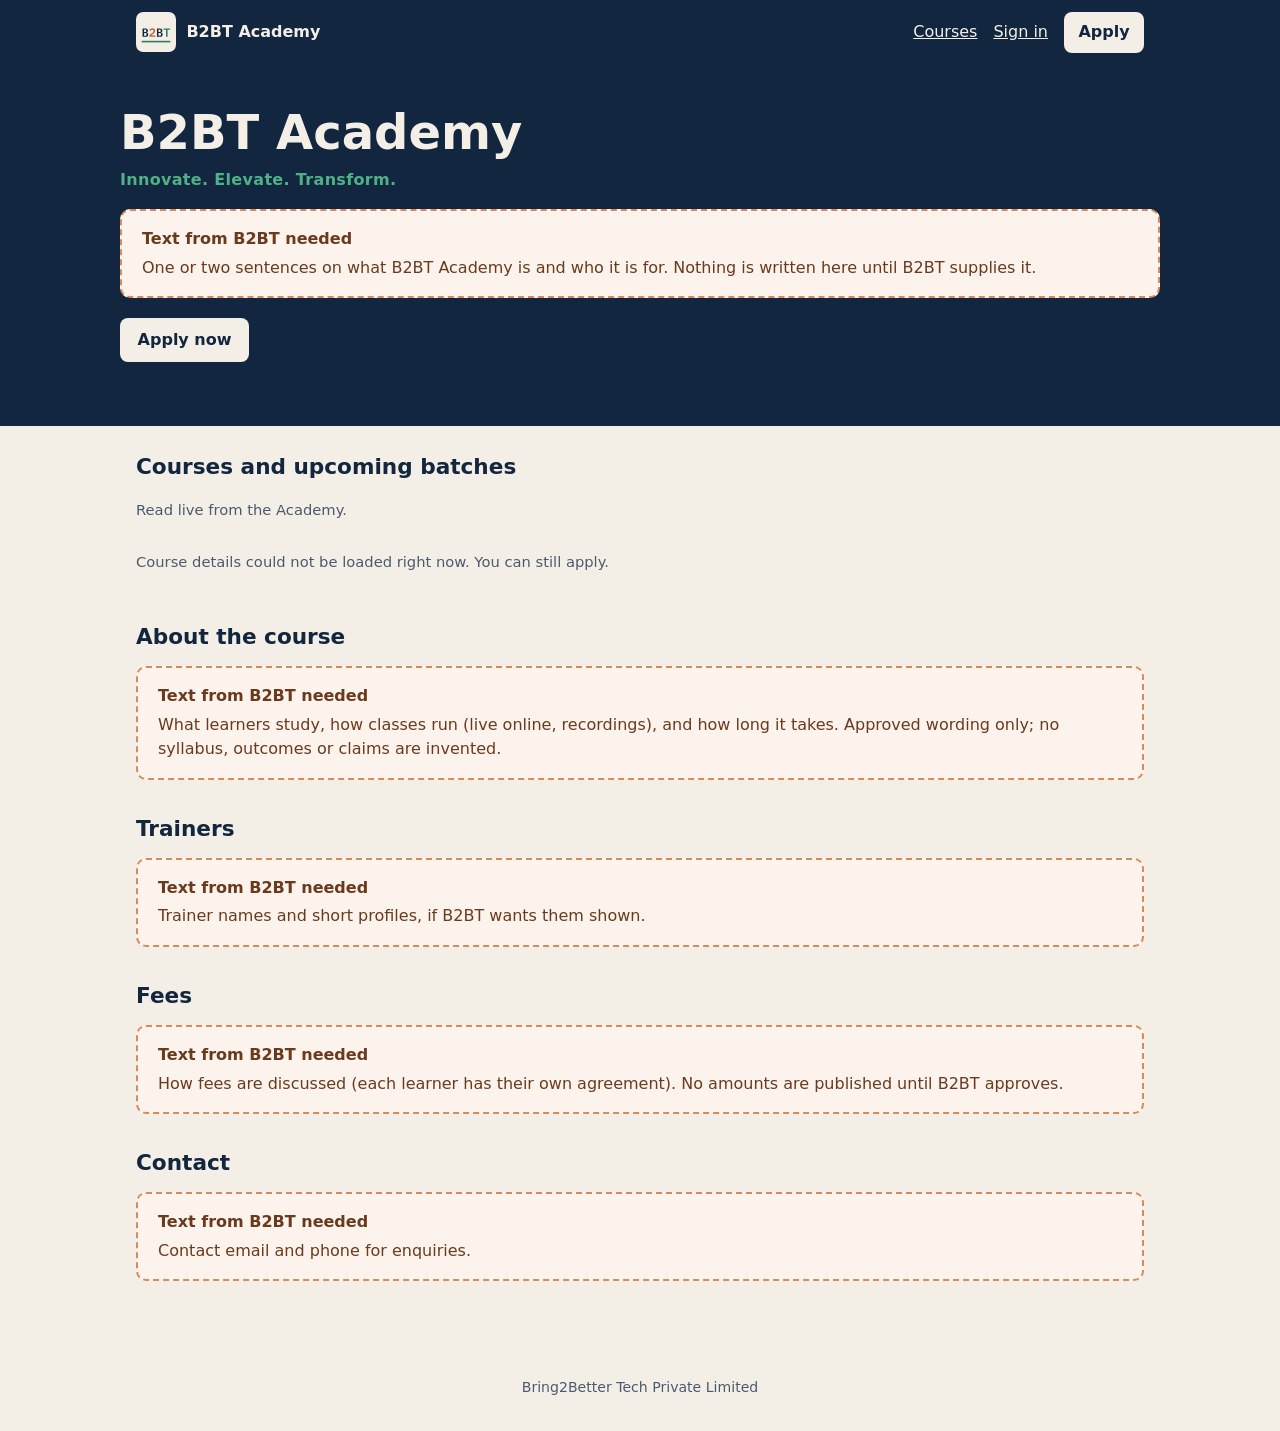
==== index.html @ 0fc84dbc "feat: public site for GitHub Pages and public application API - GET/POST /api/public/apply/: courses" ====
<!doctype html>
<html lang="en">
<head>
  <meta charset="utf-8">
  <meta name="viewport" content="width=device-width, initial-scale=1">
  <title>B2BT Academy</title>
  <meta name="description" content="B2BT Academy, by Bring2Better Tech Private Limited.">
  <link rel="icon" type="image/svg+xml" href="assets/b2bt-mark-reversed.svg">
  <link rel="stylesheet" href="assets/site.css">
  <script src="assets/config.js"></script>
</head>
<body>
  <a class="skip" href="#main">Skip to content</a>
  <header class="site"><div class="bar">
    <a class="brand" href="./"><img src="assets/b2bt-mark-reversed.svg" alt="Bring2Better Tech logo"> B2BT Academy</a>
    <nav aria-label="Main">
      <a href="#courses">Courses</a>
      <a data-portal href="#">Sign in</a>
      <a class="cta" href="apply.html">Apply</a>
    </nav>
  </div></header>

  <div class="hero"><div class="inner">
    <h1>B2BT Academy</h1>
    <p class="tagline">Innovate. Elevate. Transform.</p>
    <div class="todo" style="color:#6B3A1E"><strong>Text from B2BT needed</strong>
      One or two sentences on what B2BT Academy is and who it is for. Nothing is written here until B2BT supplies it.</div>
    <p style="margin-top:1.25rem"><a class="button light" href="apply.html">Apply now</a></p>
  </div></div>

  <main id="main">
    <section id="courses" aria-labelledby="courses-h">
      <h2 id="courses-h">Courses and upcoming batches</h2>
      <p class="muted">Read live from the Academy.</p>
      <div id="course-list" class="grid" aria-live="polite"><p class="muted">Loading courses…</p></div>
    </section>

    <section aria-labelledby="about-h">
      <h2 id="about-h">About the course</h2>
      <div class="todo"><strong>Text from B2BT needed</strong>
        What learners study, how classes run (live online, recordings), and how long it takes. Approved wording only;
        no syllabus, outcomes or claims are invented.</div>
    </section>

    <section aria-labelledby="trainers-h">
      <h2 id="trainers-h">Trainers</h2>
      <div class="todo"><strong>Text from B2BT needed</strong> Trainer names and short profiles, if B2BT wants them shown.</div>
    </section>

    <section aria-labelledby="fees-h">
      <h2 id="fees-h">Fees</h2>
      <div class="todo"><strong>Text from B2BT needed</strong>
        How fees are discussed (each learner has their own agreement). No amounts are published until B2BT approves.</div>
    </section>

    <section aria-labelledby="contact-h">
      <h2 id="contact-h">Contact</h2>
      <div class="todo"><strong>Text from B2BT needed</strong> Contact email and phone for enquiries.</div>
    </section>
  </main>

  <footer class="site">Bring2Better Tech Private Limited</footer>
  <script src="assets/home.js"></script>
</body>
</html>
---- assets/site.css ----
/* B2BT Academy public site. Colours from the supplied logo files (brief section 7.4). */
:root {
  --navy: #12263F; --paper: #F4EFE6; --copper-on-dark: #D98A5B; --green-on-dark: #4FB287;
  --green-on-light: #2F7D5B; --green-text: #286B4E; --muted: #4A5A6E; --line: #DCD5C8; --field-border: #8A8275;
  --error-bg: #FCEDEB; --error-line: #E5B7B2; --error-text: #7A231D;
}
* { box-sizing: border-box; }
html { -webkit-text-size-adjust: 100%; }
body { margin: 0; font-family: system-ui, -apple-system, "Segoe UI", Roboto, Arial, sans-serif; background: var(--paper);
  color: var(--navy); line-height: 1.55; }
a { color: var(--green-text); }
a:focus-visible, button:focus-visible, input:focus-visible, select:focus-visible, textarea:focus-visible {
  outline: 3px solid var(--navy); outline-offset: 2px; }
.skip { position: absolute; left: -9999px; } .skip:focus { left: 1rem; top: .5rem; background: #fff; padding: .4rem .7rem; z-index: 10; }

header.site { background: var(--navy); color: var(--paper); }
header.site .bar { max-width: 1040px; margin: 0 auto; padding: .75rem 1rem; display: flex; align-items: center; gap: .65rem; flex-wrap: wrap; }
header.site img { width: 40px; height: 40px; }
header.site .brand { color: var(--paper); text-decoration: none; display: flex; align-items: center; gap: .65rem; font-weight: 700; }
header.site nav { margin-left: auto; display: flex; gap: .25rem 1rem; flex-wrap: wrap; }
header.site nav a { color: var(--paper); padding: .5rem 0; }
header.site nav a.cta { color: var(--navy); background: var(--paper); border-radius: 8px; padding: .5rem .9rem; font-weight: 600; text-decoration: none; }

.hero { background: var(--navy); color: var(--paper); padding: 2.5rem 1rem 3rem; }
.hero .inner { max-width: 1040px; margin: 0 auto; }
.hero h1 { font-size: clamp(1.9rem, 6vw, 3rem); line-height: 1.15; margin: 0 0 .5rem; }
.hero .tagline { color: var(--green-on-dark); font-weight: 600; margin: 0 0 1rem; letter-spacing: .02em; }
.hero p { max-width: 640px; }

main { max-width: 1040px; margin: 0 auto; padding: 1.5rem 1rem 2rem; }
main.narrow { max-width: 720px; }
section { margin: 0 0 2rem; }
h2 { font-size: 1.35rem; margin: 0 0 .75rem; }
.card { background: #fff; border: 1px solid var(--line); border-radius: 10px; padding: 1.25rem; }
.grid { display: grid; grid-template-columns: repeat(auto-fit, minmax(240px, 1fr)); gap: 1rem; }
.muted, .helptext { color: var(--muted); font-size: .92rem; }

/* Text B2BT still has to supply. Clearly marked so nothing invented ships. */
.todo { border: 2px dashed var(--copper-on-dark); background: #FBF3EC; border-radius: 10px; padding: 1rem 1.25rem; color: #6B3A1E; }
.todo strong { display: block; margin-bottom: .25rem; }

.button, button { display: inline-flex; align-items: center; justify-content: center; min-height: 44px; padding: 0 1.1rem;
  border: 0; border-radius: 8px; background: var(--green-on-light); color: #fff; font: inherit; font-weight: 600;
  text-decoration: none; cursor: pointer; }
.button.light { background: var(--paper); color: var(--navy); }
.button.outline { background: transparent; color: var(--paper); border: 1px solid var(--paper); }
button[disabled] { opacity: .6; cursor: progress; }

ul.batches { list-style: none; padding: 0; margin: 0; }
ul.batches li { padding: .6rem 0; border-bottom: 1px solid var(--line); }
ul.batches li:last-child { border-bottom: 0; }

/* Form */
form fieldset { border: 1px solid var(--line); border-radius: 10px; background: #fff; margin: 0 0 1rem; padding: .5rem 1.25rem 1.25rem; min-width: 0; }
form legend { font-weight: 700; padding: 0 .4rem; }
label { display: block; font-weight: 600; margin-top: .85rem; }
input, select, textarea { width: 100%; min-height: 44px; padding: .5rem; border: 1px solid var(--field-border); border-radius: 8px;
  font: inherit; background: #fff; color: inherit; }
input[type=file] { padding: .55rem .5rem; }
input[aria-invalid=true], select[aria-invalid=true] { border-color: #A3322A; border-width: 2px; }
.consent label { display: flex; gap: .6rem; font-weight: 400; align-items: flex-start; }
.consent input { width: auto; min-height: 0; margin-top: .3rem; flex: none; }
.trap { position: absolute; left: -9999px; width: 1px; height: 1px; overflow: hidden; }
.field-error { color: #A3322A; font-size: .92rem; margin: .25rem 0 0; }
.notice { border-radius: 8px; padding: .75rem 1rem; margin: 0 0 1rem; }
.notice.error { background: var(--error-bg); border: 1px solid var(--error-line); color: var(--error-text); }
.notice.info { background: #EEF5F1; border: 1px solid #CFE3D8; }

footer.site { text-align: center; color: var(--muted); font-size: .88rem; padding: 2rem 1rem; }
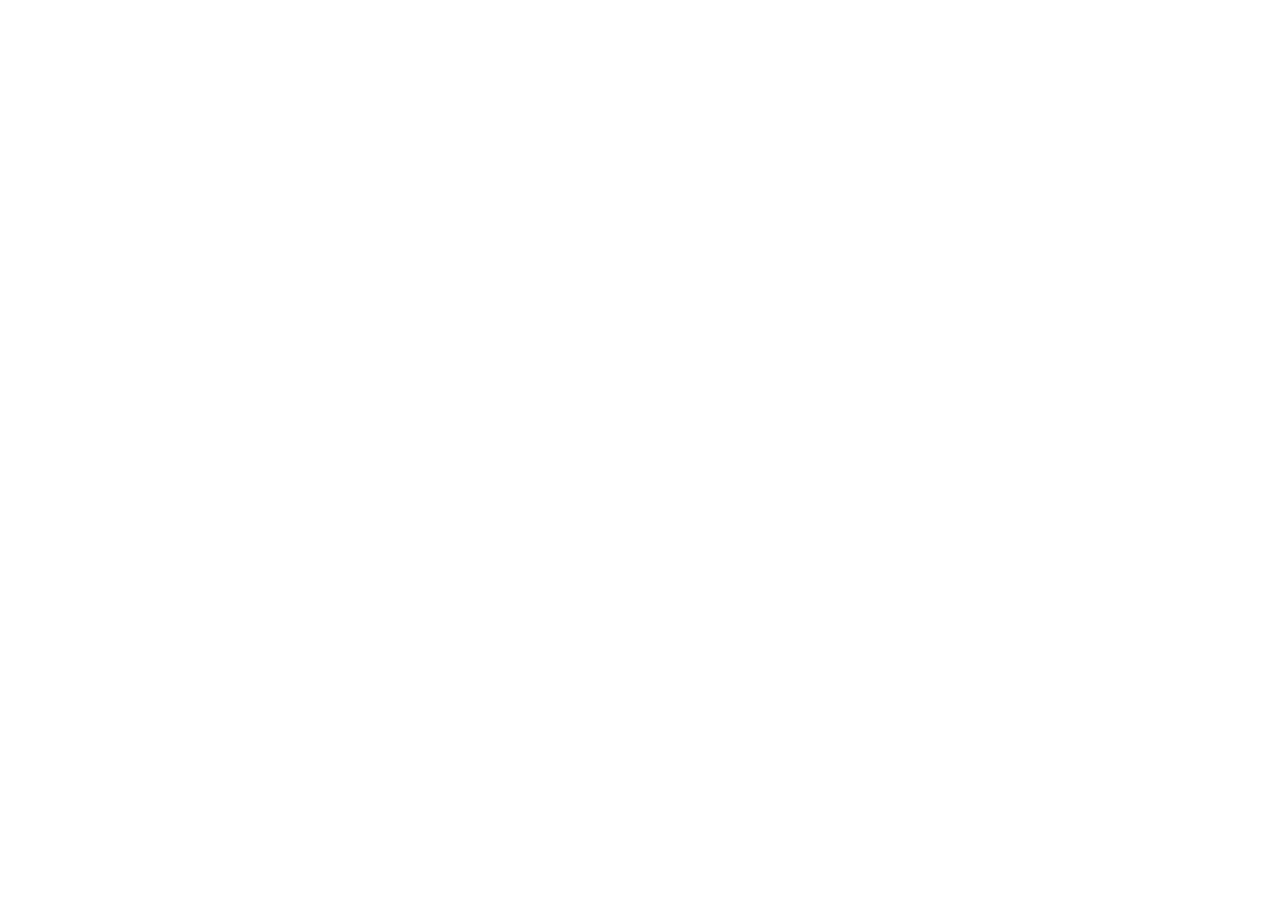
==== commit 82335afc: "Update public site from academy@de97884" ====
--- a/index.html
+++ b/index.html
@@ -3,63 +3,13 @@
 <head>
   <meta charset="utf-8">
   <meta name="viewport" content="width=device-width, initial-scale=1">
-  <title>B2BT Academy</title>
-  <meta name="description" content="B2BT Academy, by Bring2Better Tech Private Limited.">
-  <link rel="icon" type="image/svg+xml" href="assets/b2bt-mark-reversed.svg">
-  <link rel="stylesheet" href="assets/site.css">
-  <script src="assets/config.js"></script>
+  <title>B2BT Academy has moved</title>
+  <meta name="robots" content="noindex">
+  <link rel="canonical" href="https://academy-preview.bring2bettertech.com/">
+  <meta http-equiv="refresh" content="0; url=https://academy-preview.bring2bettertech.com/">
+  <script>location.replace("https://academy-preview.bring2bettertech.com/");</script>
 </head>
-<body>
-  <a class="skip" href="#main">Skip to content</a>
-  <header class="site"><div class="bar">
-    <a class="brand" href="./"><img src="assets/b2bt-mark-reversed.svg" alt="Bring2Better Tech logo"> B2BT Academy</a>
-    <nav aria-label="Main">
-      <a href="#courses">Courses</a>
-      <a data-portal href="#">Sign in</a>
-      <a class="cta" href="apply.html">Apply</a>
-    </nav>
-  </div></header>
-
-  <div class="hero"><div class="inner">
-    <h1>B2BT Academy</h1>
-    <p class="tagline">Innovate. Elevate. Transform.</p>
-    <div class="todo" style="color:#6B3A1E"><strong>Text from B2BT needed</strong>
-      One or two sentences on what B2BT Academy is and who it is for. Nothing is written here until B2BT supplies it.</div>
-    <p style="margin-top:1.25rem"><a class="button light" href="apply.html">Apply now</a></p>
-  </div></div>
-
-  <main id="main">
-    <section id="courses" aria-labelledby="courses-h">
-      <h2 id="courses-h">Courses and upcoming batches</h2>
-      <p class="muted">Read live from the Academy.</p>
-      <div id="course-list" class="grid" aria-live="polite"><p class="muted">Loading courses…</p></div>
-    </section>
-
-    <section aria-labelledby="about-h">
-      <h2 id="about-h">About the course</h2>
-      <div class="todo"><strong>Text from B2BT needed</strong>
-        What learners study, how classes run (live online, recordings), and how long it takes. Approved wording only;
-        no syllabus, outcomes or claims are invented.</div>
-    </section>
-
-    <section aria-labelledby="trainers-h">
-      <h2 id="trainers-h">Trainers</h2>
-      <div class="todo"><strong>Text from B2BT needed</strong> Trainer names and short profiles, if B2BT wants them shown.</div>
-    </section>
-
-    <section aria-labelledby="fees-h">
-      <h2 id="fees-h">Fees</h2>
-      <div class="todo"><strong>Text from B2BT needed</strong>
-        How fees are discussed (each learner has their own agreement). No amounts are published until B2BT approves.</div>
-    </section>
-
-    <section aria-labelledby="contact-h">
-      <h2 id="contact-h">Contact</h2>
-      <div class="todo"><strong>Text from B2BT needed</strong> Contact email and phone for enquiries.</div>
-    </section>
-  </main>
-
-  <footer class="site">Bring2Better Tech Private Limited</footer>
-  <script src="assets/home.js"></script>
+<body style="font-family:system-ui,sans-serif;background:#F4EFE6;color:#12263F;padding:2rem">
+  <p>B2BT Academy is at <a href="https://academy-preview.bring2bettertech.com/">academy-preview.bring2bettertech.com</a>.</p>
 </body>
 </html>
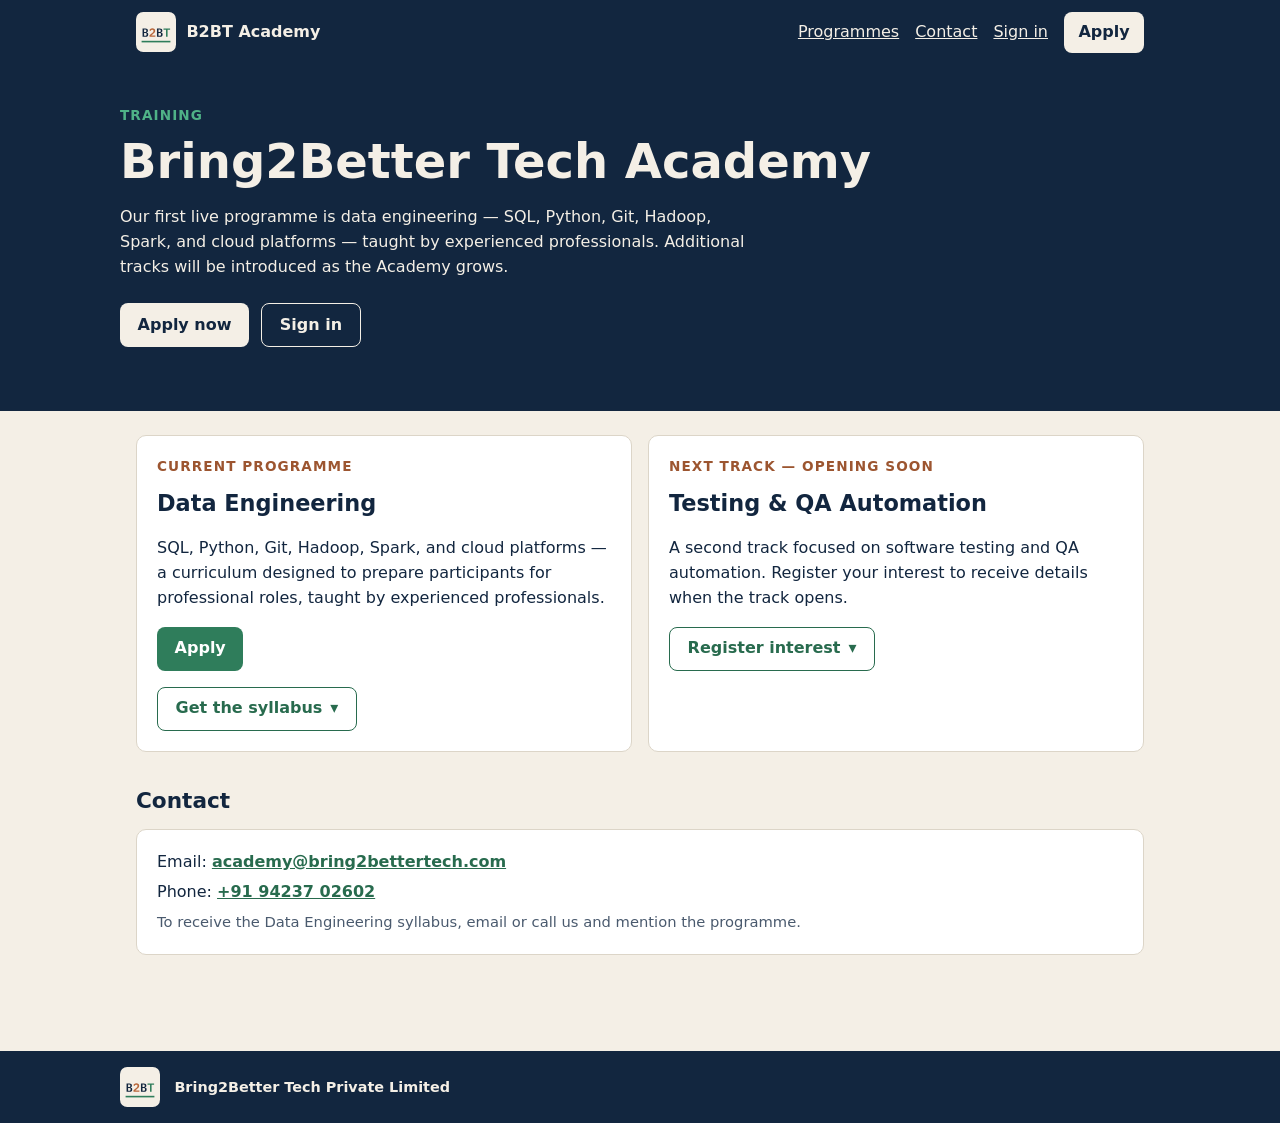
==== commit 56ed6de7: "Update public site from academy@71f90e5" ====
--- a/index.html
+++ b/index.html
@@ -3,13 +3,94 @@
 <head>
   <meta charset="utf-8">
   <meta name="viewport" content="width=device-width, initial-scale=1">
-  <title>B2BT Academy has moved</title>
-  <meta name="robots" content="noindex">
-  <link rel="canonical" href="https://academy-preview.bring2bettertech.com/">
-  <meta http-equiv="refresh" content="0; url=https://academy-preview.bring2bettertech.com/">
-  <script>location.replace("https://academy-preview.bring2bettertech.com/");</script>
+  <title>Data Engineering &amp; QA Training · B2BT Academy</title>
+  <meta name="description" content="Bring2Better Tech Academy: live training in data engineering, with Testing & QA Automation opening soon.">
+  <link rel="icon" type="image/svg+xml" href="assets/b2bt-mark-reversed.svg">
+  <link rel="stylesheet" href="assets/site.css">
+  <script src="assets/config.js"></script>
 </head>
-<body style="font-family:system-ui,sans-serif;background:#F4EFE6;color:#12263F;padding:2rem">
-  <p>B2BT Academy is at <a href="https://academy-preview.bring2bettertech.com/">academy-preview.bring2bettertech.com</a>.</p>
+<body>
+  <!-- Wording is B2BT's own, from bring2bettertech.com/academy (decision 2026-11-16). Do not add claims here. -->
+  <a class="skip" href="#main">Skip to content</a>
+  <header class="site"><div class="bar">
+    <a class="brand" href="./"><img src="assets/b2bt-mark-reversed.svg" alt="Bring2Better Tech logo"> B2BT Academy</a>
+    <nav aria-label="Main">
+      <a href="#programmes">Programmes</a>
+      <a href="#contact">Contact</a>
+      <a data-portal href="#">Sign in</a>
+      <a class="cta" href="apply.html">Apply</a>
+    </nav>
+  </div></header>
+
+  <div class="hero"><div class="inner">
+    <p class="eyebrow">Training</p>
+    <h1>Bring2Better Tech Academy</h1>
+    <p>Our first live programme is data engineering — SQL, Python, Git, Hadoop, Spark, and cloud platforms — taught by experienced professionals. Additional tracks will be introduced as the Academy grows.</p>
+    <p class="actions" style="margin-top:1.5rem">
+      <a class="button light" href="apply.html">Apply now</a>
+      <a class="button outline" data-portal href="#">Sign in</a>
+    </p>
+  </div></div>
+
+  <main id="main">
+    <section id="programmes" aria-label="Programmes">
+      <div class="grid">
+        <article class="card">
+          <p class="eyebrow">Current programme</p>
+          <h2>Data Engineering</h2>
+          <p>SQL, Python, Git, Hadoop, Spark, and cloud platforms — a curriculum designed to prepare participants for professional roles, taught by experienced professionals.</p>
+          <div id="batches" aria-live="polite" hidden>
+            <p class="muted" style="margin-bottom:0">Batches open for applications:</p>
+            <ul id="batch-list"></ul>
+          </div>
+          <p class="actions"><a class="button" href="apply.html">Apply</a></p>
+          <details class="contact-panel">
+            <summary>Get the syllabus</summary>
+            <div class="contact-panel-body">
+              <p>Email <strong>academy@bring2bettertech.com</strong> or call <strong>+91 94237 02602</strong>, mentioning “Data Engineering syllabus”.</p>
+              <p class="contact-actions">
+                <a class="button" href="https://mail.google.com/mail/?view=cm&amp;fs=1&amp;to=academy%40bring2bettertech.com&amp;su=Data%20Engineering%20syllabus" target="_blank" rel="noopener noreferrer">Write in Gmail</a>
+                <a class="button secondary" href="mailto:academy@bring2bettertech.com?subject=Data%20Engineering%20syllabus">Open mail app</a>
+                <button type="button" class="secondary" data-copy="academy@bring2bettertech.com">Copy email address</button>
+                <a class="button secondary" href="tel:+919423702602">Call +91 94237 02602</a>
+              </p>
+            </div>
+          </details>
+        </article>
+        <article class="card">
+          <p class="eyebrow">Next track — opening soon</p>
+          <h2>Testing &amp; QA Automation</h2>
+          <p>A second track focused on software testing and QA automation. Register your interest to receive details when the track opens.</p>
+          <details class="contact-panel">
+            <summary>Register interest</summary>
+            <div class="contact-panel-body">
+              <p>Email <strong>academy@bring2bettertech.com</strong> or call <strong>+91 94237 02602</strong>, mentioning “Interest: Testing &amp; QA Automation”.</p>
+              <p class="contact-actions">
+                <a class="button" href="https://mail.google.com/mail/?view=cm&amp;fs=1&amp;to=academy%40bring2bettertech.com&amp;su=Interest%3A%20Testing%20%26%20QA%20Automation" target="_blank" rel="noopener noreferrer">Write in Gmail</a>
+                <a class="button secondary" href="mailto:academy@bring2bettertech.com?subject=Interest%3A%20Testing%20%26%20QA%20Automation">Open mail app</a>
+                <button type="button" class="secondary" data-copy="academy@bring2bettertech.com">Copy email address</button>
+                <a class="button secondary" href="tel:+919423702602">Call +91 94237 02602</a>
+              </p>
+            </div>
+          </details>
+        </article>
+      </div>
+    </section>
+
+    <section id="contact" aria-labelledby="contact-h">
+      <h2 id="contact-h">Contact</h2>
+      <div class="card">
+        <p style="margin:0 0 .35rem">Email: <a href="mailto:academy@bring2bettertech.com"><strong>academy@bring2bettertech.com</strong></a></p>
+        <p style="margin:0 0 .35rem">Phone: <a href="tel:+919423702602"><strong>+91 94237 02602</strong></a></p>
+        <p class="muted" style="margin:0">To receive the Data Engineering syllabus, email or call us and mention the programme.</p>
+      </div>
+    </section>
+  </main>
+
+  <footer class="site"><div class="inner">
+    <img src="assets/b2bt-mark-reversed.svg" alt="B2BT logo" width="40" height="40">
+    <strong>Bring2Better Tech Private Limited</strong>
+  </div></footer>
+  <script src="assets/home.js"></script>
 </body>
 </html>
--- a/assets/site.css
+++ b/assets/site.css
@@ -0,0 +1,89 @@
+/* B2BT Academy public site. Colours from the supplied logo files (brief section 7.4). */
+:root {
+  --navy: #12263F; --paper: #F4EFE6; --copper-on-dark: #D98A5B; --green-on-dark: #4FB287;
+  --green-on-light: #2F7D5B; --green-text: #286B4E; --muted: #4A5A6E; --line: #DCD5C8; --field-border: #8A8275;
+  --error-bg: #FCEDEB; --error-line: #E5B7B2; --error-text: #7A231D;
+}
+* { box-sizing: border-box; }
+html { -webkit-text-size-adjust: 100%; }
+body { margin: 0; font-family: system-ui, -apple-system, "Segoe UI", Roboto, Arial, sans-serif; background: var(--paper);
+  color: var(--navy); line-height: 1.55; min-height: 100vh; min-height: 100dvh; display: flex; flex-direction: column; }
+body > main, body > .hero { width: 100%; }
+body > main { flex: 1 0 auto; }
+a { color: var(--green-text); }
+a:focus-visible, button:focus-visible, input:focus-visible, select:focus-visible, textarea:focus-visible {
+  outline: 3px solid var(--navy); outline-offset: 2px; }
+.skip { position: absolute; left: -9999px; } .skip:focus { left: 1rem; top: .5rem; background: #fff; padding: .4rem .7rem; z-index: 10; }
+
+header.site { background: var(--navy); color: var(--paper); }
+header.site .bar { max-width: 1040px; margin: 0 auto; padding: .75rem 1rem; display: flex; align-items: center; gap: .65rem; flex-wrap: wrap; }
+header.site img { width: 40px; height: 40px; }
+header.site .brand { color: var(--paper); text-decoration: none; display: flex; align-items: center; gap: .65rem; font-weight: 700; }
+header.site nav { margin-left: auto; display: flex; gap: .25rem 1rem; flex-wrap: wrap; }
+header.site nav a { color: var(--paper); padding: .5rem 0; }
+header.site nav a.cta { color: var(--navy); background: var(--paper); border-radius: 8px; padding: .5rem .9rem; font-weight: 600; text-decoration: none; }
+
+.hero { background: var(--navy); color: var(--paper); padding: 2.5rem 1rem 3rem; }
+.hero .inner { max-width: 1040px; margin: 0 auto; }
+.hero h1 { font-size: clamp(1.9rem, 6vw, 3rem); line-height: 1.15; margin: 0 0 .5rem; }
+.hero .tagline { color: var(--green-on-dark); font-weight: 600; margin: 0 0 1rem; letter-spacing: .02em; }
+.hero p { max-width: 640px; }
+
+main { max-width: 1040px; margin: 0 auto; padding: 1.5rem 1rem 2rem; }
+main.narrow { max-width: 720px; }
+section { margin: 0 0 2rem; }
+h2 { font-size: 1.35rem; margin: 0 0 .75rem; }
+.card { background: #fff; border: 1px solid var(--line); border-radius: 10px; padding: 1.25rem; }
+.grid { display: grid; grid-template-columns: repeat(auto-fit, minmax(240px, 1fr)); gap: 1rem; }
+.muted, .helptext { color: var(--muted); font-size: .92rem; }
+
+.eyebrow { font-weight: 700; letter-spacing: .08em; text-transform: uppercase; font-size: .85rem; margin: 0 0 .5rem; color: #9C5530; }
+.hero .eyebrow { color: var(--green-on-dark); }
+.card h2 { margin: .25rem 0 .5rem; font-size: 1.4rem; }
+.card ul { padding-left: 1.1rem; margin: .5rem 0 0; }
+.actions { display: flex; gap: .75rem; flex-wrap: wrap; margin-top: 1rem; }
+
+/* Get the syllabus / Register interest: a panel that works without a mail app. */
+.contact-panel { margin-top: .75rem; }
+.contact-panel summary { list-style: none; display: inline-flex; align-items: center; cursor: pointer; min-height: 44px;
+  padding: 0 1.1rem; border-radius: 8px; background: #fff; color: var(--green-text); border: 1px solid var(--green-text); font-weight: 600; }
+.contact-panel summary:hover { background: #EEF5F1; }
+.contact-panel summary::-webkit-details-marker { display: none; }
+.contact-panel summary::after { content: "\25BE"; margin-left: .5rem; }
+.contact-panel[open] summary::after { content: "\25B4"; }
+.contact-panel summary:focus-visible { outline: 3px solid var(--navy); outline-offset: 2px; }
+.contact-panel-body { margin-top: .75rem; padding: .9rem 1rem; background: var(--paper); border: 1px solid var(--line); border-radius: 10px; }
+.contact-panel-body p { margin: 0 0 .5rem; }
+.contact-actions { display: flex; gap: .5rem; flex-wrap: wrap; margin: 0 !important; }
+.button.secondary, button.secondary { background: #fff; color: var(--green-text); border: 1px solid var(--green-text); }
+
+.button, button { display: inline-flex; align-items: center; justify-content: center; min-height: 44px; padding: 0 1.1rem;
+  border: 0; border-radius: 8px; background: var(--green-on-light); color: #fff; font: inherit; font-weight: 600;
+  text-decoration: none; cursor: pointer; }
+.button.light { background: var(--paper); color: var(--navy); }
+.button.outline { background: transparent; color: var(--paper); border: 1px solid var(--paper); }
+button[disabled] { opacity: .6; cursor: progress; }
+
+ul.batches { list-style: none; padding: 0; margin: 0; }
+ul.batches li { padding: .6rem 0; border-bottom: 1px solid var(--line); }
+ul.batches li:last-child { border-bottom: 0; }
+
+/* Form */
+form fieldset { border: 1px solid var(--line); border-radius: 10px; background: #fff; margin: 0 0 1rem; padding: .5rem 1.25rem 1.25rem; min-width: 0; }
+form legend { font-weight: 700; padding: 0 .4rem; }
+label { display: block; font-weight: 600; margin-top: .85rem; }
+input, select, textarea { width: 100%; min-height: 44px; padding: .5rem; border: 1px solid var(--field-border); border-radius: 8px;
+  font: inherit; background: #fff; color: inherit; }
+input[type=file] { padding: .55rem .5rem; }
+input[aria-invalid=true], select[aria-invalid=true] { border-color: #A3322A; border-width: 2px; }
+.consent label { display: flex; gap: .6rem; font-weight: 400; align-items: flex-start; }
+.consent input { width: auto; min-height: 0; margin-top: .3rem; flex: none; }
+.trap { position: absolute; left: -9999px; width: 1px; height: 1px; overflow: hidden; }
+.field-error { color: #A3322A; font-size: .92rem; margin: .25rem 0 0; }
+.notice { border-radius: 8px; padding: .75rem 1rem; margin: 0 0 1rem; }
+.notice.error { background: var(--error-bg); border: 1px solid var(--error-line); color: var(--error-text); }
+.notice.info { background: #EEF5F1; border: 1px solid #CFE3D8; }
+
+footer.site { background: var(--navy); color: var(--paper); font-size: .9rem; padding: 1rem; margin-top: 2rem; flex-shrink: 0; }
+footer.site .inner { max-width: 1040px; margin: 0 auto; display: flex; gap: .9rem; align-items: center; flex-wrap: wrap; }
+footer.site img { width: 40px; height: 40px; flex: none; }
